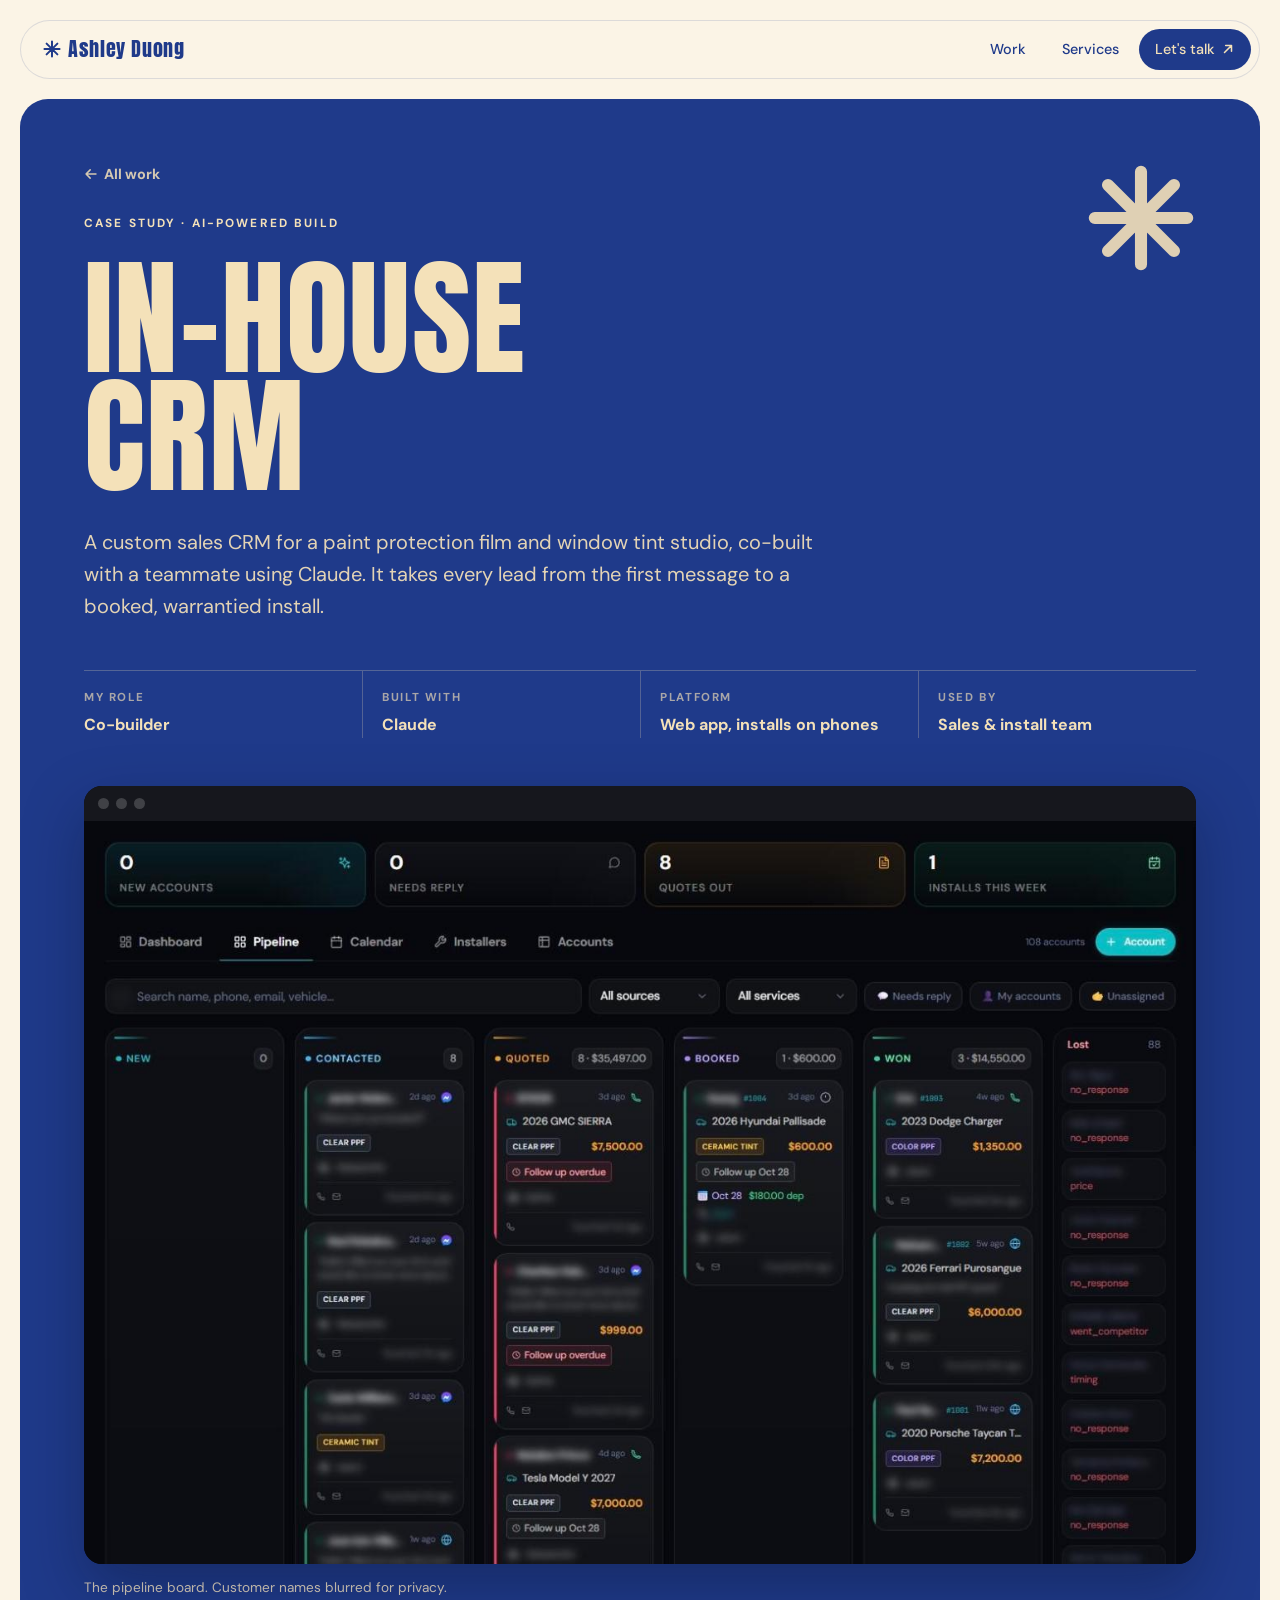
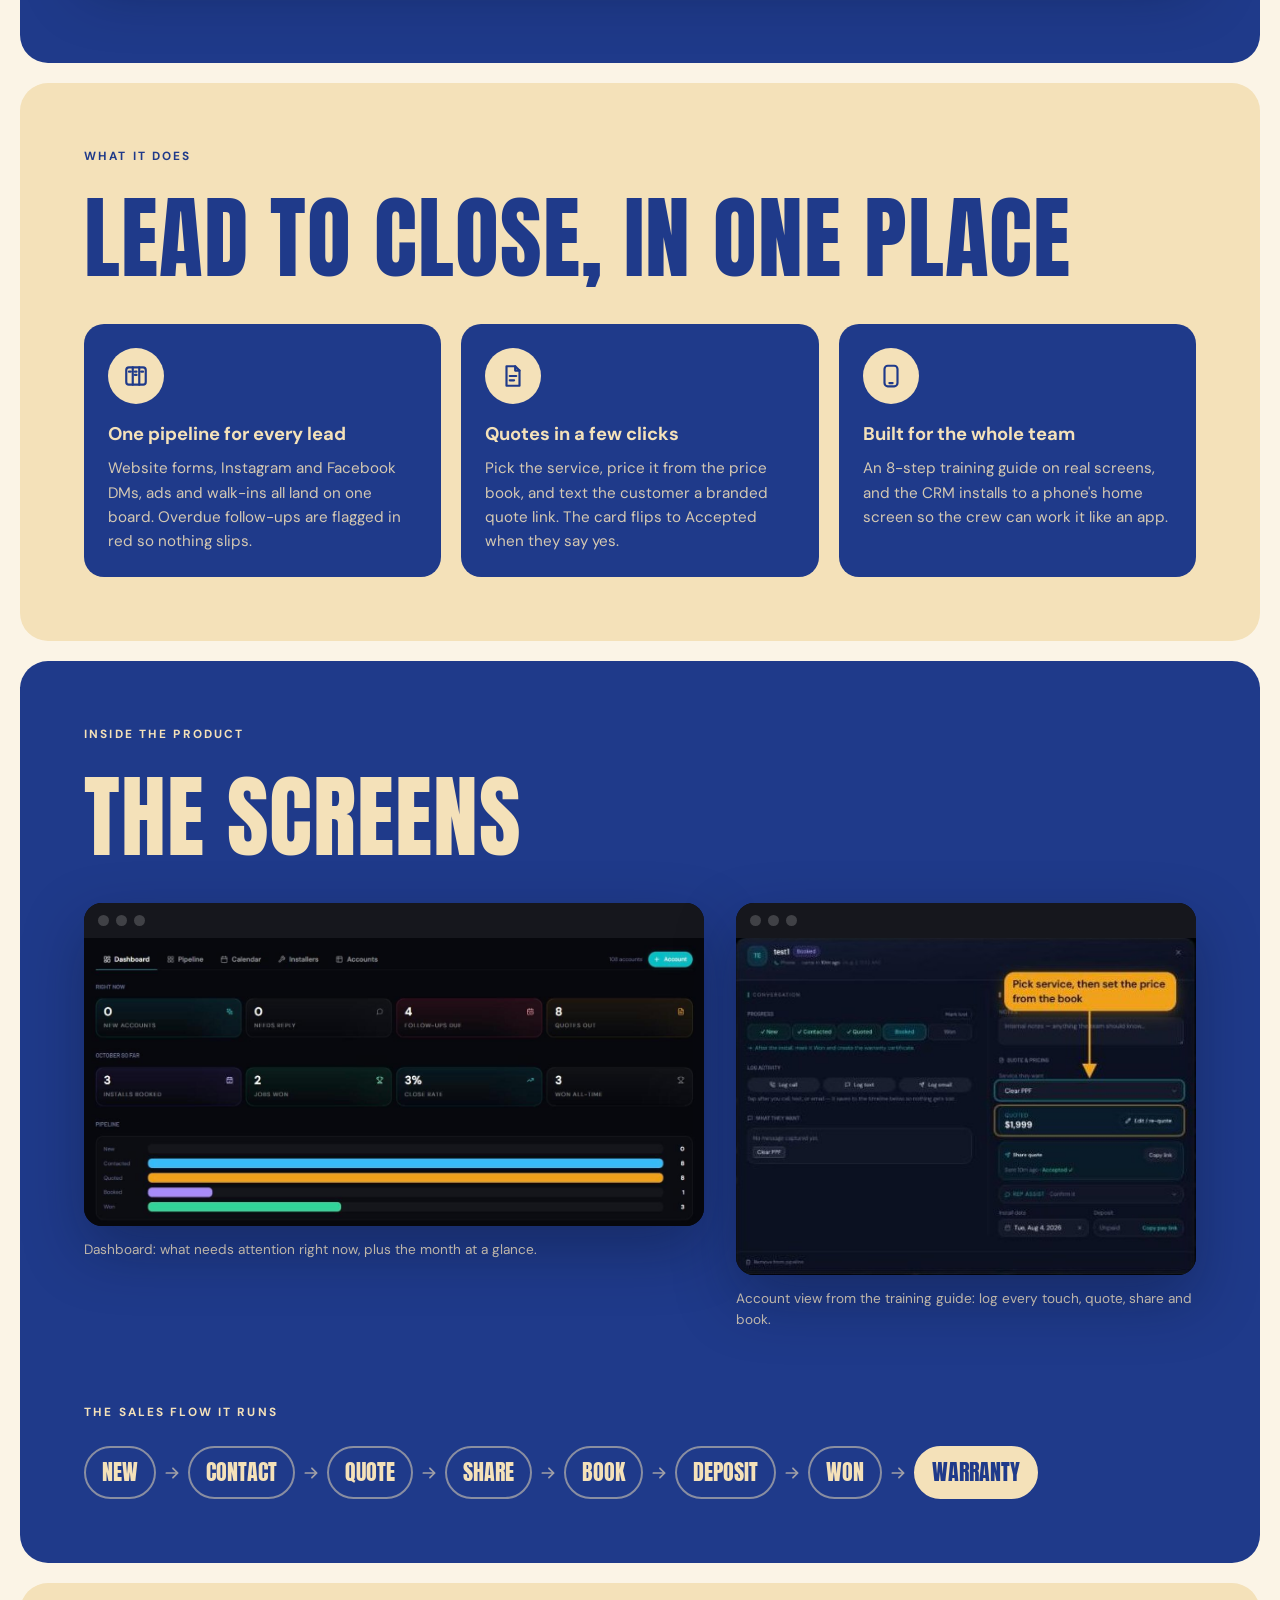
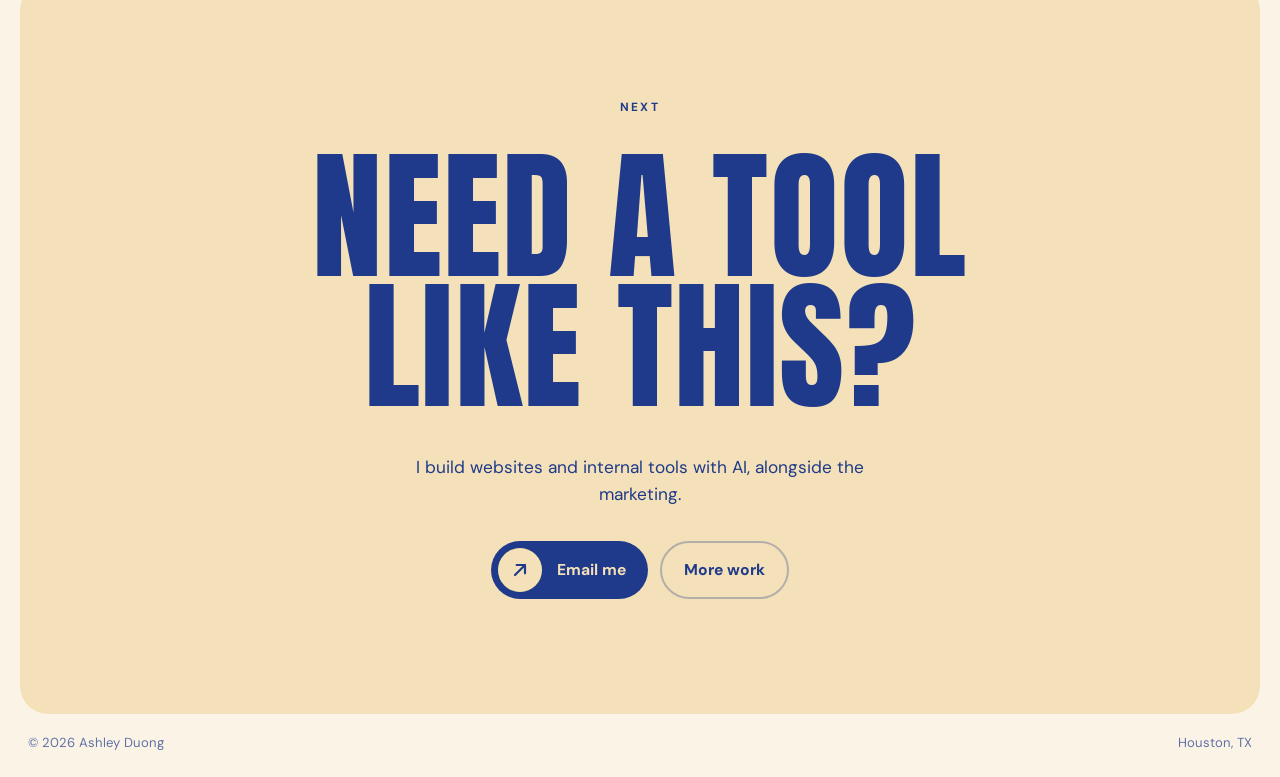
==== crm.html @ d15c819b "Redesign homepage in blue/cream style and add CRM case study - Rebuild index.html as four slide sect" ====
<!DOCTYPE html>
<html lang="en">
<head>
  <meta charset="UTF-8" />
  <meta name="viewport" content="width=device-width, initial-scale=1.0" />
  <title>In-House CRM · Ashley Duong</title>
  <meta name="description" content="Case study: a custom sales CRM co-built with Claude for a paint protection film and window tint studio." />
  <link rel="preconnect" href="https://fonts.googleapis.com" />
  <link rel="preconnect" href="https://fonts.gstatic.com" crossorigin />
  <link href="https://fonts.googleapis.com/css2?family=Anton&family=DM+Sans:opsz,wght@9..40,400;9..40,500;9..40,700&display=swap" rel="stylesheet" />
  <link rel="stylesheet" href="assets/site.css" />
</head>
<body>

  <svg width="0" height="0" style="position:absolute" aria-hidden="true">
    <symbol id="i-arrow" viewBox="0 0 24 24"><path d="M6 18 18 6M8 6h10v10" fill="none" stroke="currentColor" stroke-width="2.6" stroke-linecap="round" stroke-linejoin="round"/></symbol>
    <symbol id="i-burst" viewBox="0 0 100 100"><g stroke="currentColor" stroke-width="11" stroke-linecap="round"><path d="M50 8v84M8 50h84M20 20l60 60M80 20 20 80"/></g></symbol>
    <symbol id="s-board" viewBox="0 0 24 24"><rect x="3" y="4" width="18" height="16" rx="2.5"/><path d="M9 4v16M15 4v16M5.5 8h1.5M11 8h1.5M11 11h1.5M17 8h1.5"/></symbol>
    <symbol id="s-quote" viewBox="0 0 24 24"><path d="M6 3h8l4 4v14H6z"/><path d="M14 3v4h4M9 12h6M9 16h4"/></symbol>
    <symbol id="s-phone" viewBox="0 0 24 24"><rect x="6" y="2.5" width="12" height="19" rx="3"/><path d="M10.5 18.5h3"/></symbol>
  </svg>

  <nav>
    <div class="nav-bar">
      <a href="index.html" class="logo"><svg><use href="#i-burst"/></svg>Ashley Duong</a>
      <ul class="nav-links">
        <li><a href="index.html#work">Work</a></li>
        <li class="hide-sm"><a href="index.html#services">Services</a></li>
        <li><a href="index.html#contact" class="nav-cta">Let's talk <svg><use href="#i-arrow"/></svg></a></li>
      </ul>
    </div>
  </nav>

  <!-- HERO -->
  <header class="slide slide--blue cs-hero">
    <svg class="burst cs-burst" style="width:110px;height:110px;right:clamp(20px,5vw,72px);top:clamp(28px,5vw,72px);opacity:.9"><use href="#i-burst"/></svg>
    <div class="wrap">
      <a href="index.html#work" class="back-link"><svg><use href="#i-arrow"/></svg>All work</a>
      <div class="eyebrow" style="margin-top:1.6rem">Case study · AI-powered build</div>
      <h1 class="display">In-house<br>CRM</h1>
      <p class="cs-lede">A custom sales CRM for a paint protection film and window tint studio, co-built with a teammate using Claude. It takes every lead from the first message to a booked, warrantied install.</p>

      <dl class="cs-meta">
        <div><dt>My role</dt><dd>Co-builder</dd></div>
        <div><dt>Built with</dt><dd>Claude</dd></div>
        <div><dt>Platform</dt><dd>Web app, installs on phones</dd></div>
        <div><dt>Used by</dt><dd>Sales &amp; install team</dd></div>
      </dl>

      <figure class="reveal">
        <div class="shot"><div class="shot-bar"><i></i><i></i><i></i></div><img src="assets/crm/pipeline.jpg" alt="CRM pipeline board with columns from New to Won and Lost" /></div>
        <figcaption class="shot-caption">The pipeline board. Customer names blurred for privacy.</figcaption>
      </figure>
    </div>
  </header>

  <!-- WHAT IT DOES -->
  <section class="slide slide--cream">
    <div class="wrap">
      <div class="eyebrow reveal">What it does</div>
      <h2 class="display section-head reveal">Lead to close, in one place</h2>
      <div class="cs-features">
        <div class="cs-feature reveal">
          <span class="service-icon"><svg><use href="#s-board"/></svg></span>
          <h3>One pipeline for every lead</h3>
          <p>Website forms, Instagram and Facebook DMs, ads and walk-ins all land on one board. Overdue follow-ups are flagged in red so nothing slips.</p>
        </div>
        <div class="cs-feature reveal">
          <span class="service-icon"><svg><use href="#s-quote"/></svg></span>
          <h3>Quotes in a few clicks</h3>
          <p>Pick the service, price it from the price book, and text the customer a branded quote link. The card flips to Accepted when they say yes.</p>
        </div>
        <div class="cs-feature reveal">
          <span class="service-icon"><svg><use href="#s-phone"/></svg></span>
          <h3>Built for the whole team</h3>
          <p>An 8-step training guide on real screens, and the CRM installs to a phone's home screen so the crew can work it like an app.</p>
        </div>
      </div>
    </div>
  </section>

  <!-- SCREENS -->
  <section class="slide slide--blue">
    <div class="wrap">
      <div class="eyebrow reveal">Inside the product</div>
      <h2 class="display section-head reveal">The screens</h2>
      <div class="cs-shots">
        <figure class="reveal">
          <div class="shot"><div class="shot-bar"><i></i><i></i><i></i></div><img src="assets/crm/dashboard.jpg" alt="CRM dashboard with follow-ups, quotes, installs and a pipeline chart" loading="lazy" /></div>
          <figcaption class="shot-caption">Dashboard: what needs attention right now, plus the month at a glance.</figcaption>
        </figure>
        <figure class="reveal">
          <div class="shot"><div class="shot-bar"><i></i><i></i><i></i></div><img src="assets/crm/quote.jpg" alt="Account view with deal stages, activity logging and a quote of $1,999" loading="lazy" /></div>
          <figcaption class="shot-caption">Account view from the training guide: log every touch, quote, share and book.</figcaption>
        </figure>
      </div>

      <h3 class="eyebrow reveal" style="margin-top:clamp(40px,6vw,72px)">The sales flow it runs</h3>
      <div class="flow reveal">
        <span>New</span><svg><use href="#i-arrow"/></svg>
        <span>Contact</span><svg><use href="#i-arrow"/></svg>
        <span>Quote</span><svg><use href="#i-arrow"/></svg>
        <span>Share</span><svg><use href="#i-arrow"/></svg>
        <span>Book</span><svg><use href="#i-arrow"/></svg>
        <span>Deposit</span><svg><use href="#i-arrow"/></svg>
        <span>Won</span><svg><use href="#i-arrow"/></svg>
        <span>Warranty</span>
      </div>
    </div>
  </section>

  <!-- CTA -->
  <section class="slide slide--cream contact">
    <div class="wrap">
      <div class="eyebrow reveal">Next</div>
      <h2 class="display reveal">Need a tool<br>like this?</h2>
      <p class="reveal">I build websites and internal tools with AI, alongside the marketing.</p>
      <div class="contact-links reveal">
        <a href="mailto:thanhthanh12396@gmail.com" class="pill"><span class="knob"><svg><use href="#i-arrow"/></svg></span>Email me</a>
        <a href="index.html#work" class="pill pill--ghost">More work</a>
      </div>
    </div>
  </section>

  <footer>
    <span>© 2026 Ashley Duong</span>
    <span>Houston, TX</span>
  </footer>

  <script>
    const io = new IntersectionObserver(entries => {
      entries.forEach(e => {
        if (!e.isIntersecting) return;
        e.target.classList.add('in');
        io.unobserve(e.target);
      });
    }, { threshold: 0.12 });
    document.querySelectorAll('.reveal').forEach(el => io.observe(el));
  </script>
</body>
</html>
---- assets/site.css ----
*, *::before, *::after { box-sizing: border-box; margin: 0; padding: 0; }

:root {
  --blue:   #1F3A8A;
  --blue-d: #172C6B;
  --cream:  #F4E1B9;   /* matches the generated icon backgrounds */
  --paper:  #FBF4E6;
  --green:  #3B6B3F;
  --ink:    #14204A;
  --radius: 28px;
  --gutter: clamp(10px, 1.6vw, 20px);
}

html { scroll-behavior: smooth; }

body {
  font-family: 'DM Sans', system-ui, sans-serif;
  background: var(--paper);
  color: var(--ink);
  font-size: 16px;
  line-height: 1.6;
  padding: 0 var(--gutter) var(--gutter);
}

a { color: inherit; }
img, video { display: block; max-width: 100%; }

.display {
  font-family: 'Anton', Impact, sans-serif;
  font-weight: 400;
  text-transform: uppercase;
  line-height: 0.92;
  letter-spacing: 0.01em;
}

/* ── Slides: every section is a rounded panel, like the Canva brief ── */
.slide {
  border-radius: var(--radius);
  padding: clamp(28px, 5vw, 72px);
  margin-top: var(--gutter);
  position: relative;
  overflow: hidden;
  scroll-margin-top: 84px;
}
.slide--blue  { background: var(--blue);  color: var(--cream); }
.slide--cream { background: var(--cream); color: var(--blue); }
.wrap { max-width: 1180px; margin: 0 auto; position: relative; z-index: 1; }

.eyebrow {
  font-size: 0.74rem; font-weight: 700;
  letter-spacing: 0.18em; text-transform: uppercase;
}

.section-head {
  display: flex; align-items: center; gap: 0.6em;
  font-size: clamp(2.6rem, 7vw, 5.6rem);
  margin: 0.35em 0 0.5em;
}

/* ── NAV ── */
nav {
  position: sticky; top: 0; z-index: 50;
  display: flex; align-items: center; justify-content: space-between; gap: 1rem;
  padding: var(--gutter) 0 0;
}
.nav-bar {
  display: flex; align-items: center; justify-content: space-between; gap: 1rem;
  width: 100%;
  background: rgba(251,244,230,0.94);
  backdrop-filter: blur(14px);
  -webkit-backdrop-filter: blur(14px);
  border: 1.5px solid rgba(31,58,138,0.14);
  border-radius: 999px;
  padding: 8px 8px 8px 22px;
}
.logo {
  display: flex; align-items: center; gap: 0.45rem;
  font-family: 'Anton', Impact, sans-serif; font-size: 1.25rem;
  letter-spacing: 0.03em; color: var(--blue); text-decoration: none;
}
.logo svg { width: 18px; height: 18px; animation: spin 9s linear infinite; }
.nav-links { display: flex; align-items: center; gap: 4px; list-style: none; }
.nav-links a {
  display: block; text-decoration: none;
  font-size: 0.9rem; font-weight: 500; color: var(--blue);
  padding: 0.55rem 1rem; border-radius: 999px;
  transition: background 0.2s;
}
.nav-links a:hover { background: rgba(31,58,138,0.08); }
.nav-links .nav-cta { background: var(--blue); color: var(--cream); display: flex; align-items: center; gap: 0.4rem; }
.nav-links .nav-cta:hover { background: var(--blue-d); }
.nav-links .nav-cta svg { width: 14px; height: 14px; transition: transform 0.25s; }
.nav-links .nav-cta:hover svg { transform: rotate(45deg); }

/* ── Shared motion pieces ── */
@keyframes spin { to { transform: rotate(360deg); } }

.burst { position: absolute; color: var(--cream); animation: spin 14s linear infinite; pointer-events: none; }

/* ↙↙↙ chevron cluster that nudges in sequence */
.chevrons { display: inline-flex; gap: 0.08em; font-size: 0.55em; }
.chevrons svg { width: 0.9em; height: 0.9em; animation: nudge 1.8s ease-in-out infinite; }
.chevrons svg:nth-child(2) { animation-delay: 0.15s; }
.chevrons svg:nth-child(3) { animation-delay: 0.3s; }
@keyframes nudge {
  0%, 60%, 100% { transform: translate(0, 0); }
  30%           { transform: translate(-6px, 6px); }
}

/* round arrow button (template's ↗ circle) */
.arrow-btn {
  flex: none;
  width: 52px; height: 52px; border-radius: 50%;
  display: grid; place-items: center;
  background: var(--cream); color: var(--blue);
  transition: background 0.25s, color 0.25s, transform 0.25s;
}
.arrow-btn svg { width: 22px; height: 22px; transition: transform 0.35s cubic-bezier(.3,1.6,.5,1); }

/* pill "toggle" button (template's knob + arrow) */
.pill {
  display: inline-flex; align-items: center; gap: 0.9rem;
  text-decoration: none; font-weight: 700; font-size: 0.98rem;
  padding: 7px 22px 7px 7px; border-radius: 999px;
  background: var(--cream); color: var(--blue);
  position: relative; isolation: isolate;
  transition: color 0.35s;
}
.pill .knob {
  width: 44px; height: 44px; border-radius: 50%;
  background: var(--blue); color: var(--cream);
  display: grid; place-items: center; flex: none;
  transition: transform 0.45s cubic-bezier(.5,0,.2,1.3);
}
.pill .knob svg { width: 20px; height: 20px; }
.pill::before {
  content: ''; position: absolute; inset: 7px; right: auto;
  width: 44px; border-radius: 999px; background: var(--blue);
  z-index: -1; transition: width 0.45s cubic-bezier(.5,0,.2,1.3);
}
.pill:hover { color: var(--cream); }
.pill:hover::before { width: calc(100% - 14px); }
.pill:hover .knob { transform: rotate(-45deg); }

.pill--ghost {
  background: transparent; color: var(--cream);
  border: 2px solid rgba(244,225,185,0.45);
  padding: 0 22px; height: 58px;
}
.pill--ghost::before { display: none; }
.pill--ghost:hover { background: rgba(244,225,185,0.1); }

/* ── HERO ── */
.hero { padding-top: clamp(28px, 4vw, 48px); }
.hero-grid {
  display: grid; grid-template-columns: 1.25fr 1fr;
  gap: clamp(28px, 5vw, 64px); align-items: center;
}
.hero h1 { font-size: clamp(4rem, 12.5vw, 10.5rem); margin: 0.18em 0 0.22em; }
.hero h1 .line2 { display: block; color: transparent; -webkit-text-stroke: 2px var(--cream); }
.hero-sub { font-size: clamp(1.02rem, 1.6vw, 1.2rem); max-width: 34em; opacity: 0.9; }
.hero-sub b { color: #fff; font-weight: 700; }
.hero-ctas { display: flex; flex-wrap: wrap; gap: 12px; margin-top: 2rem; }

.hero-visual {
  aspect-ratio: 1; border-radius: 50%;
  overflow: hidden; background: var(--cream);
  box-shadow: 0 0 0 10px rgba(244,225,185,0.12);
  width: min(100%, 460px); justify-self: center;
}
.hero-visual video { width: 100%; height: 100%; object-fit: cover; }

.stats {
  display: grid; grid-template-columns: repeat(4, 1fr);
  margin-top: clamp(36px, 5vw, 64px);
  border-top: 1.5px solid rgba(244,225,185,0.25);
}
.stat { padding: 1.4rem 1rem 0 0; }
.stat + .stat { padding-left: 1.2rem; border-left: 1.5px solid rgba(244,225,185,0.25); }
.stat-num { font-size: clamp(2.2rem, 4.5vw, 3.6rem); }
.stat-label { font-size: 0.82rem; opacity: 0.75; margin-top: 0.4rem; }

/* ── WORK ── */
.work-grid { display: grid; grid-template-columns: repeat(2, 1fr); gap: var(--gutter); }
.project {
  display: flex; flex-direction: column;
  background: var(--blue); color: var(--cream);
  border-radius: 22px; overflow: hidden; text-decoration: none;
  transition: transform 0.35s cubic-bezier(.3,1.4,.5,1), box-shadow 0.35s;
}
.project:hover { transform: translateY(-6px); box-shadow: 0 22px 40px rgba(31,58,138,0.28); }
.project-img { aspect-ratio: 16 / 9; overflow: hidden; position: relative; }
.project-img img { width: 100%; height: 100%; object-fit: cover; transition: transform 0.6s ease; }
.project:hover .project-img img { transform: scale(1.05); }
.project-tag {
  position: absolute; top: 14px; left: 14px;
  background: var(--cream); color: var(--blue);
  font-size: 0.72rem; font-weight: 700; letter-spacing: 0.08em; text-transform: uppercase;
  padding: 0.35rem 0.8rem; border-radius: 999px;
}
.project-body { display: flex; align-items: flex-end; justify-content: space-between; gap: 1rem; padding: 22px 22px 24px; }
.project h3 { font-size: clamp(1.8rem, 3vw, 2.5rem); margin-bottom: 0.45rem; }
.project p { font-size: 0.95rem; opacity: 0.85; }
.project p b { color: #fff; }
.project:hover .arrow-btn { background: #fff; }
.project:hover .arrow-btn svg { transform: rotate(45deg); }

/* ── SERVICES ── */
.services-grid { display: grid; grid-template-columns: repeat(3, 1fr); gap: var(--gutter); }
.service {
  display: flex; align-items: center; gap: 16px;
  background: var(--cream); color: var(--blue);
  border-radius: 20px; padding: 18px 20px;
}
.service-icon {
  width: 56px; height: 56px; border-radius: 50%; flex: none;
  display: grid; place-items: center;
  background: var(--blue); color: var(--cream);
  transition: transform 0.4s cubic-bezier(.3,1.6,.5,1);
}
.service-icon svg {
  width: 26px; height: 26px;
  fill: none; stroke: currentColor; stroke-width: 2; stroke-linecap: round; stroke-linejoin: round;
}
.service:hover .service-icon { transform: rotate(-10deg) scale(1.08); }

/* featured full-width card for the AI skill */
.service--feature {
  grid-column: 1 / -1;
  background: var(--green); color: var(--cream);
  padding: 22px 24px;
}
.service--feature .service-icon { width: 64px; height: 64px; background: var(--cream); color: var(--green); }
.service--feature .service-icon svg { width: 30px; height: 30px; }
.service.service--feature h3 { line-height: 1; margin-bottom: 0.3rem; font-family: 'Anton', Impact, sans-serif; font-weight: 400; font-size: clamp(1.5rem, 2.6vw, 2rem); text-transform: uppercase; letter-spacing: 0.01em; }
.service.service--feature p { font-size: 0.98rem; opacity: 0.9; max-width: 46em; }
.ai-badges { display: flex; flex-wrap: wrap; gap: 6px; margin-left: auto; }
.ai-badges span {
  font-size: 0.78rem; font-weight: 700; white-space: nowrap;
  border: 1.5px solid rgba(244,225,185,0.5); border-radius: 999px; padding: 0.3rem 0.8rem;
}
@media (max-width: 900px) {
  .service--feature { flex-wrap: wrap; }
  .ai-badges { margin-left: 0; width: 100%; }
}
.service h3 { font-size: 1.05rem; font-weight: 700; line-height: 1.25; }
.service p { font-size: 0.86rem; opacity: 0.8; line-height: 1.45; margin-top: 0.2rem; }

.marquee {
  margin-top: clamp(28px, 4vw, 48px);
  overflow: hidden;
  -webkit-mask-image: linear-gradient(90deg, transparent, #000 8%, #000 92%, transparent);
          mask-image: linear-gradient(90deg, transparent, #000 8%, #000 92%, transparent);
}
.marquee-track { display: flex; width: max-content; animation: scroll 38s linear infinite; }
.marquee:hover .marquee-track { animation-play-state: paused; }
.marquee span {
  display: flex; align-items: center; gap: 1.1rem; padding-right: 1.1rem;
  font-family: 'Anton', Impact, sans-serif; font-size: clamp(1.4rem, 2.6vw, 2rem);
  text-transform: uppercase; white-space: nowrap;
}
.marquee span::after { content: '✦'; font-size: 0.6em; color: var(--cream); opacity: 0.6; }
@keyframes scroll { to { transform: translateX(-50%); } }

/* ── CONTACT ── */
.contact { text-align: center; padding-block: clamp(56px, 9vw, 120px); }
.contact h2 { font-size: clamp(3.4rem, 11vw, 9rem); margin: 0.25em 0 0.3em; }
.contact p { max-width: 30em; margin: 0 auto 2rem; font-size: 1.08rem; }
.contact .pill { background: var(--blue); color: var(--cream); }
.contact .pill .knob { background: var(--cream); color: var(--blue); }
.contact .pill::before { background: var(--green); }
.contact-links { display: flex; justify-content: center; flex-wrap: wrap; gap: 12px; }
.contact .pill--ghost { background: transparent; color: var(--blue); border-color: rgba(31,58,138,0.3); }
.contact .pill--ghost:hover { background: rgba(31,58,138,0.07); }

footer {
  display: flex; justify-content: space-between; flex-wrap: wrap; gap: 0.5rem;
  font-size: 0.82rem; color: var(--blue); opacity: 0.7;
  padding: 18px 8px 4px;
}

/* ── Reveal on scroll ── */
.reveal { opacity: 0; transform: translateY(28px); transition: opacity 0.7s ease, transform 0.7s cubic-bezier(.2,.8,.2,1); }
.reveal.in { opacity: 1; transform: none; }

@media (max-width: 900px) {
  .hero-grid { grid-template-columns: 1fr; }
  .hero-visual { width: min(78%, 360px); }
  .stats { grid-template-columns: repeat(2, 1fr); }
  .stat:nth-child(3) { padding-left: 0; border-left: 0; }
  .work-grid, .services-grid { grid-template-columns: 1fr; }
}
@media (max-width: 560px) {
  .nav-bar { padding-left: 16px; }
  .nav-links .hide-sm { display: none; }
  .nav-links a { padding: 0.5rem 0.75rem; font-size: 0.85rem; }
  .hero h1 .line2 { -webkit-text-stroke-width: 1.5px; }
  .stat { padding-right: 0.5rem; }
}

/* ── Featured (full-width) project card ── */
.project--feature { grid-column: 1 / -1; flex-direction: row; }
.project--feature .project-img { flex: 1.5; aspect-ratio: auto; min-height: 320px; }
.project--feature .project-img img { object-position: left top; }
.project--feature .project-body { flex: 1; flex-direction: column; align-items: flex-start; justify-content: flex-end; padding: 32px; gap: 1.4rem; }
.project--feature h3 { font-size: clamp(2.2rem, 4vw, 3.4rem); }
.project--feature .project-tag { background: var(--green); color: var(--cream); }

/* ── Case study pages ── */
.back-link { display: inline-flex; align-items: center; gap: 0.4rem; font-size: 0.9rem; font-weight: 700; text-decoration: none; opacity: 0.85; }
.back-link svg { width: 14px; height: 14px; transform: rotate(-135deg); }
.back-link:hover { opacity: 1; }
.cs-hero h1 { font-size: clamp(3.6rem, 10vw, 8rem); margin: 0.2em 0 0.25em; }
.cs-lede { font-size: clamp(1.05rem, 1.7vw, 1.25rem); max-width: 38em; opacity: 0.92; }
.cs-meta {
  display: grid; grid-template-columns: repeat(4, 1fr);
  margin: clamp(28px, 4vw, 48px) 0;
  border-top: 1.5px solid rgba(244,225,185,0.25);
}
.cs-meta div { padding: 1.1rem 1rem 0 0; }
.cs-meta div + div { padding-left: 1.2rem; border-left: 1.5px solid rgba(244,225,185,0.25); }
.cs-meta dt { font-size: 0.72rem; font-weight: 700; letter-spacing: 0.14em; text-transform: uppercase; opacity: 0.65; }
.cs-meta dd { font-weight: 700; margin-top: 0.3rem; }

/* screenshot in a little browser frame */
.shot { border-radius: 18px; overflow: hidden; background: #0b0c10; box-shadow: 0 24px 60px rgba(10,16,40,0.35); }
.shot-bar { display: flex; gap: 7px; padding: 12px 14px; background: #16171d; }
.shot-bar i { width: 11px; height: 11px; border-radius: 50%; background: rgba(255,255,255,0.18); }
.shot img { width: 100%; }
.shot-caption { font-size: 0.85rem; margin-top: 0.8rem; opacity: 0.75; }

.cs-features { display: grid; grid-template-columns: repeat(3, 1fr); gap: var(--gutter); }
.cs-feature { background: var(--blue); color: var(--cream); border-radius: 20px; padding: 24px; }
.cs-feature .service-icon { background: var(--cream); color: var(--blue); margin-bottom: 1rem; }
.cs-feature h3 { font-size: 1.15rem; margin-bottom: 0.4rem; }
.cs-feature p { font-size: 0.95rem; opacity: 0.85; }

.cs-shots { display: grid; grid-template-columns: 1.35fr 1fr; gap: clamp(16px, 3vw, 32px); align-items: start; }

.flow { display: flex; flex-wrap: wrap; align-items: center; gap: 8px; margin-top: 1.5rem; }
.flow span {
  font-family: 'Anton', Impact, sans-serif; text-transform: uppercase; font-size: clamp(1rem, 1.8vw, 1.35rem);
  padding: 0.45rem 1rem; border-radius: 999px; border: 2px solid rgba(244,225,185,0.5);
}
.flow span:last-child { background: var(--cream); color: var(--blue); border-color: var(--cream); }
.flow svg { width: 16px; height: 16px; opacity: 0.6; transform: rotate(45deg); }

@media (max-width: 900px) {
  .project--feature { flex-direction: column; }
  .project--feature .project-img { min-height: 0; aspect-ratio: 16 / 10; }
  .project--feature .project-body { flex-direction: row; align-items: flex-end; padding: 22px 22px 24px; }
  .cs-meta { grid-template-columns: repeat(2, 1fr); }
  .cs-meta div:nth-child(3) { padding-left: 0; border-left: 0; }
  .cs-features, .cs-shots { grid-template-columns: 1fr; }
  .cs-burst { width: 64px !important; height: 64px !important; top: 24px !important; right: 20px !important; opacity: 0.35 !important; }
}

@media (prefers-reduced-motion: reduce) {
  *, *::before, *::after { animation: none !important; transition: none !important; }
  .reveal { opacity: 1; transform: none; }
  html { scroll-behavior: auto; }
}
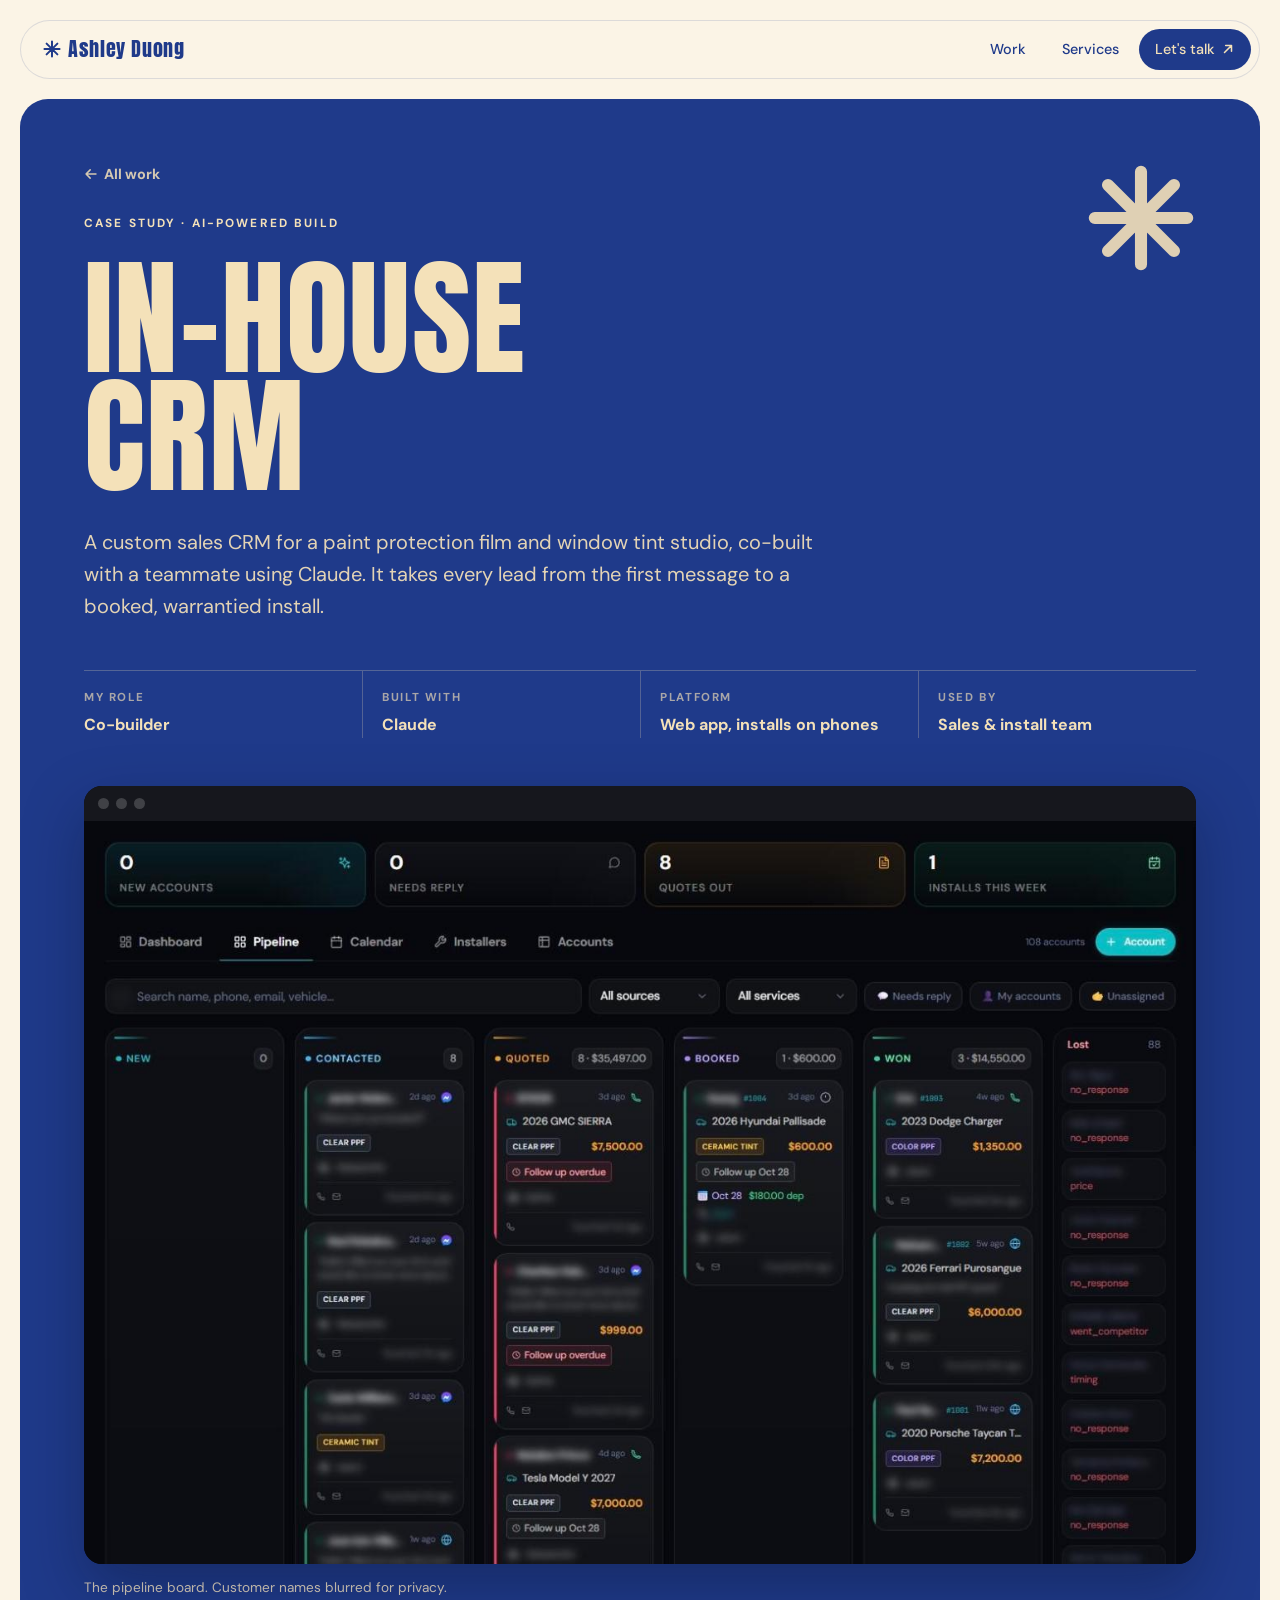
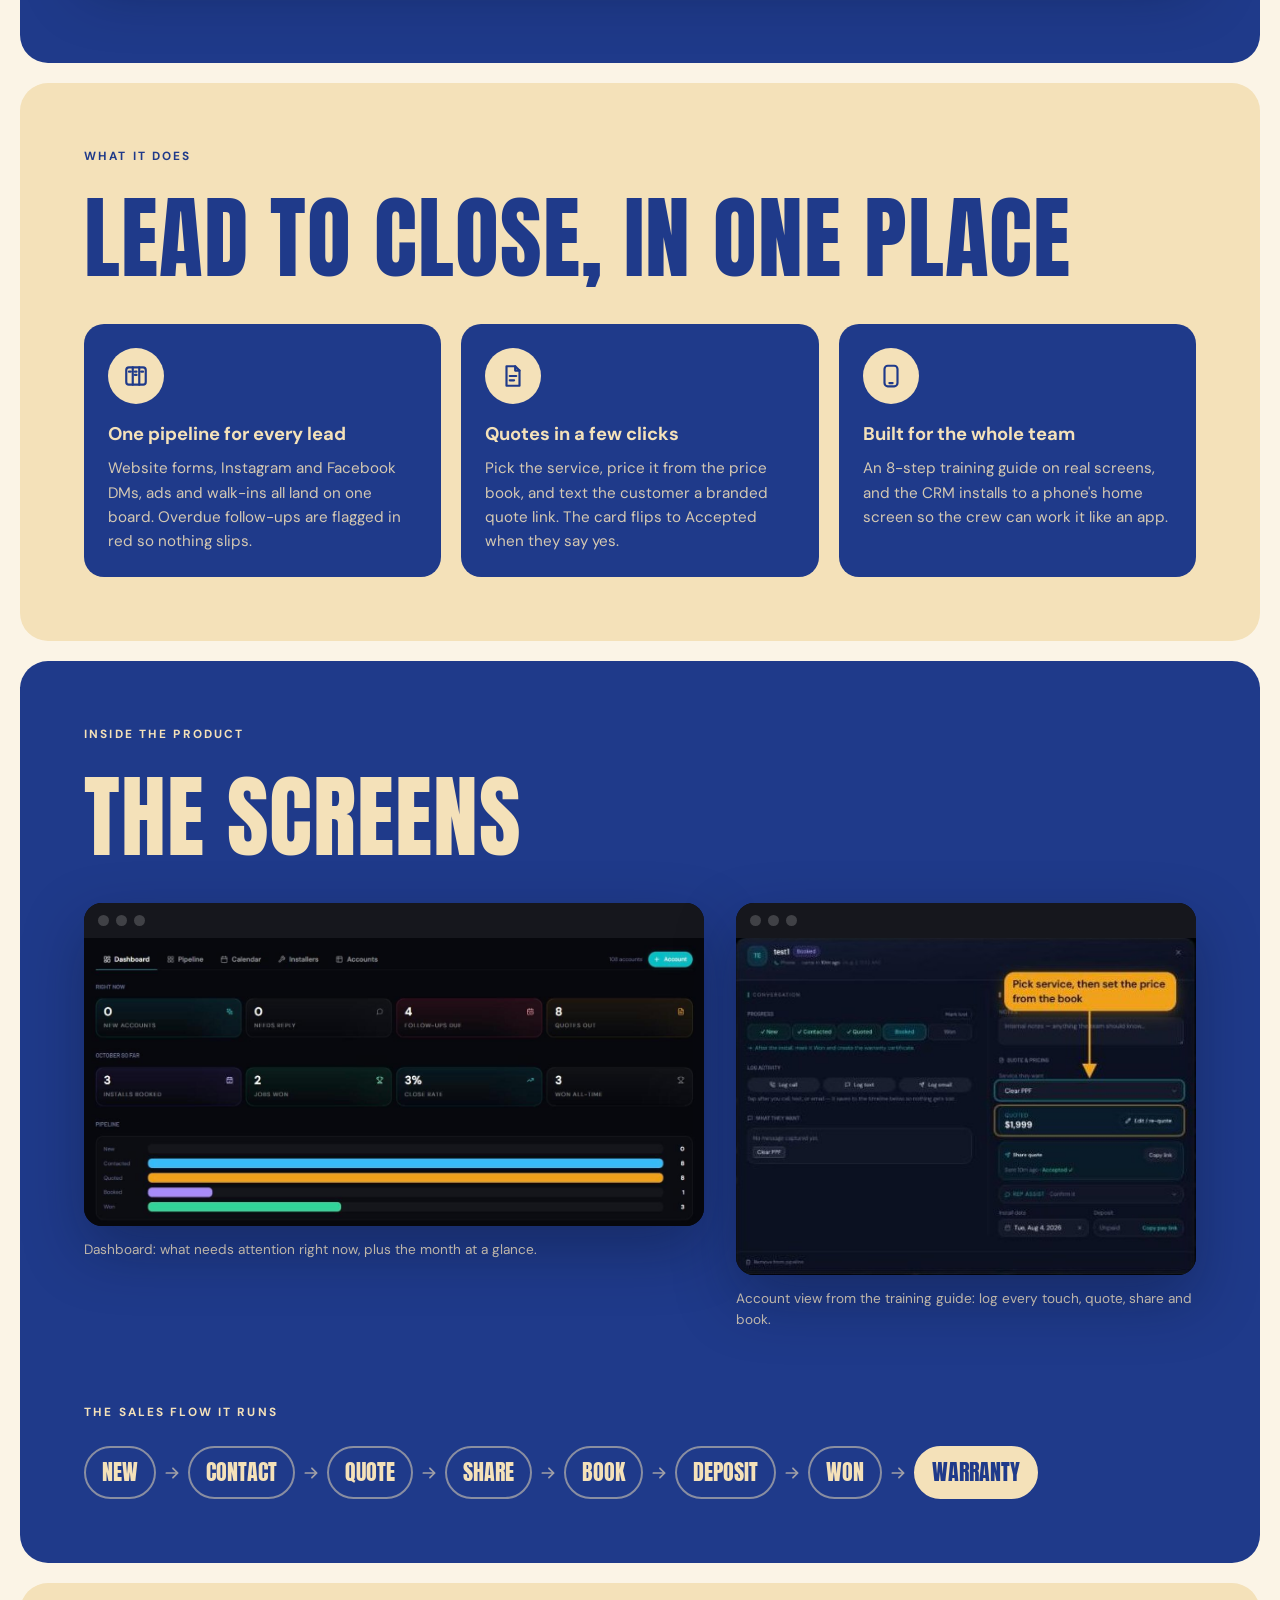
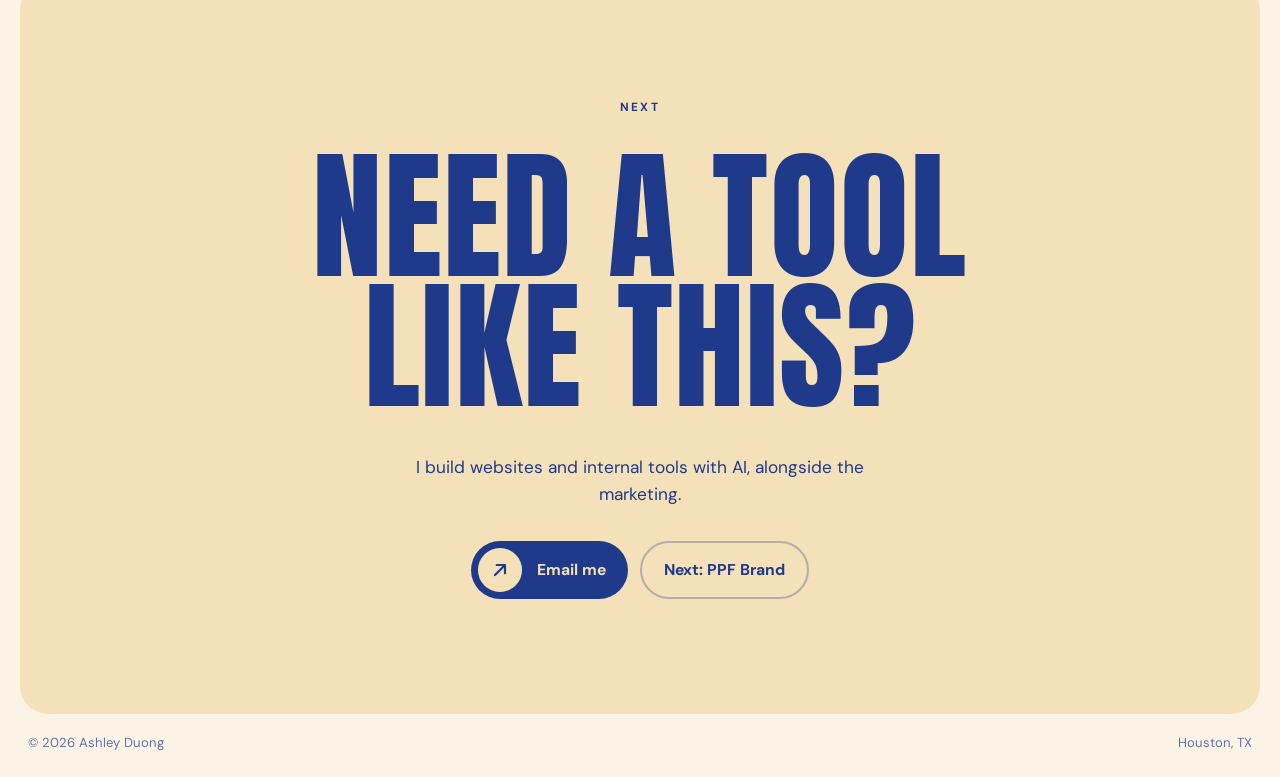
==== commit 87b0c08a: "Restyle all case studies to match the new design - Rewrite PPF Brand, Chinatown Hotpot, MogeTee and " ====
--- a/crm.html
+++ b/crm.html
@@ -117,7 +117,7 @@
       <p class="reveal">I build websites and internal tools with AI, alongside the marketing.</p>
       <div class="contact-links reveal">
         <a href="mailto:thanhthanh12396@gmail.com" class="pill"><span class="knob"><svg><use href="#i-arrow"/></svg></span>Email me</a>
-        <a href="index.html#work" class="pill pill--ghost">More work</a>
+        <a href="uppf.html" class="pill pill--ghost">Next: PPF Brand</a>
       </div>
     </div>
   </section>
@@ -127,15 +127,6 @@
     <span>Houston, TX</span>
   </footer>
 
-  <script>
-    const io = new IntersectionObserver(entries => {
-      entries.forEach(e => {
-        if (!e.isIntersecting) return;
-        e.target.classList.add('in');
-        io.unobserve(e.target);
-      });
-    }, { threshold: 0.12 });
-    document.querySelectorAll('.reveal').forEach(el => io.observe(el));
-  </script>
+  <script src="assets/case-study.js"></script>
 </body>
 </html>
--- a/assets/site.css
+++ b/assets/site.css
@@ -345,7 +345,67 @@
 .flow span:last-child { background: var(--cream); color: var(--blue); border-color: var(--cream); }
 .flow svg { width: 16px; height: 16px; opacity: 0.6; transform: rotate(45deg); }
 
+.cs-hero .stats { margin-top: 0; }
+.cs-challenge { font-size: clamp(1.05rem, 1.7vw, 1.22rem); max-width: 44em; margin-bottom: clamp(24px, 3vw, 36px); }
+.cs-features--4 { grid-template-columns: repeat(2, 1fr); }
+.cs-num {
+  width: 48px; height: 48px; border-radius: 50%; display: grid; place-items: center; margin-bottom: 1rem;
+  background: var(--cream); color: var(--blue); font-family: 'Anton', Impact, sans-serif; font-size: 1.1rem;
+}
+.cs-feature .hl {
+  margin-top: 1rem; padding-top: 0.9rem; border-top: 1.5px solid rgba(244,225,185,0.25);
+  font-size: 0.86rem; font-weight: 700; opacity: 1;
+}
+.cs-result {
+  margin-top: clamp(28px, 4vw, 48px); padding: clamp(22px, 3vw, 32px);
+  border-radius: 20px; background: var(--green); color: var(--cream);
+  font-size: clamp(1.05rem, 1.8vw, 1.3rem); line-height: 1.5;
+}
+.cs-result b { color: #fff; }
+
+/* before / after */
+.ba { display: grid; grid-template-columns: 1fr 1fr; gap: clamp(16px, 3vw, 32px); }
+.ba-label {
+  display: inline-block; margin-bottom: 0.7rem; padding: 0.3rem 0.9rem; border-radius: 999px;
+  font-size: 0.74rem; font-weight: 700; letter-spacing: 0.12em; text-transform: uppercase;
+  border: 1.5px solid currentColor;
+}
+.ba .after .ba-label { background: var(--cream); color: var(--blue); border-color: var(--cream); }
+.ba img { border-radius: 14px; width: 100%; aspect-ratio: 16 / 10; object-fit: cover; object-position: top; }
+
+.tools { display: grid; grid-template-columns: 1fr 1fr; gap: var(--gutter); margin-top: clamp(28px, 4vw, 48px); }
+.tool { background: var(--cream); color: var(--blue); border-radius: 20px; overflow: hidden; }
+.tool img { width: 100%; aspect-ratio: 16 / 9; object-fit: cover; object-position: top; }
+.tool div { padding: 20px 22px 24px; }
+.tool h3 { font-size: 1.15rem; margin-bottom: 0.4rem; }
+.tool p { font-size: 0.93rem; opacity: 0.85; }
+
+/* gallery + lightbox */
+.gallery { columns: 3 220px; column-gap: var(--gutter); }
+.gallery a {
+  display: block; break-inside: avoid; margin-bottom: var(--gutter);
+  border-radius: 14px; overflow: hidden; cursor: zoom-in; background: rgba(0,0,0,0.1);
+}
+.gallery img { width: 100%; transition: transform 0.5s ease; }
+.gallery a:hover img { transform: scale(1.04); }
+.gallery-note { margin-top: 0.5rem; font-size: 0.9rem; }
+.gallery-note a { font-weight: 700; }
+
+.lightbox {
+  position: fixed; inset: 0; z-index: 100; display: none; place-items: center;
+  background: rgba(10,16,40,0.9); padding: 24px; cursor: zoom-out;
+}
+.lightbox.open { display: grid; }
+.lightbox img { max-width: min(1100px, 100%); max-height: 88vh; border-radius: 12px; }
+
+.cs-next { text-align: center; padding-block: clamp(56px, 8vw, 104px); }
+.cs-next h2 { font-size: clamp(3rem, 9vw, 7rem); margin: 0.25em 0 0.45em; }
+.cs-next .contact-links { display: flex; justify-content: center; flex-wrap: wrap; gap: 12px; }
+.next-link { display: block; text-decoration: none; margin-top: 0.4em; }
+.next-link:hover { opacity: 0.85; }
+
 @media (max-width: 900px) {
+  .cs-features--4, .ba, .tools { grid-template-columns: 1fr; }
   .project--feature { flex-direction: column; }
   .project--feature .project-img { min-height: 0; aspect-ratio: 16 / 10; }
   .project--feature .project-body { flex-direction: row; align-items: flex-end; padding: 22px 22px 24px; }
